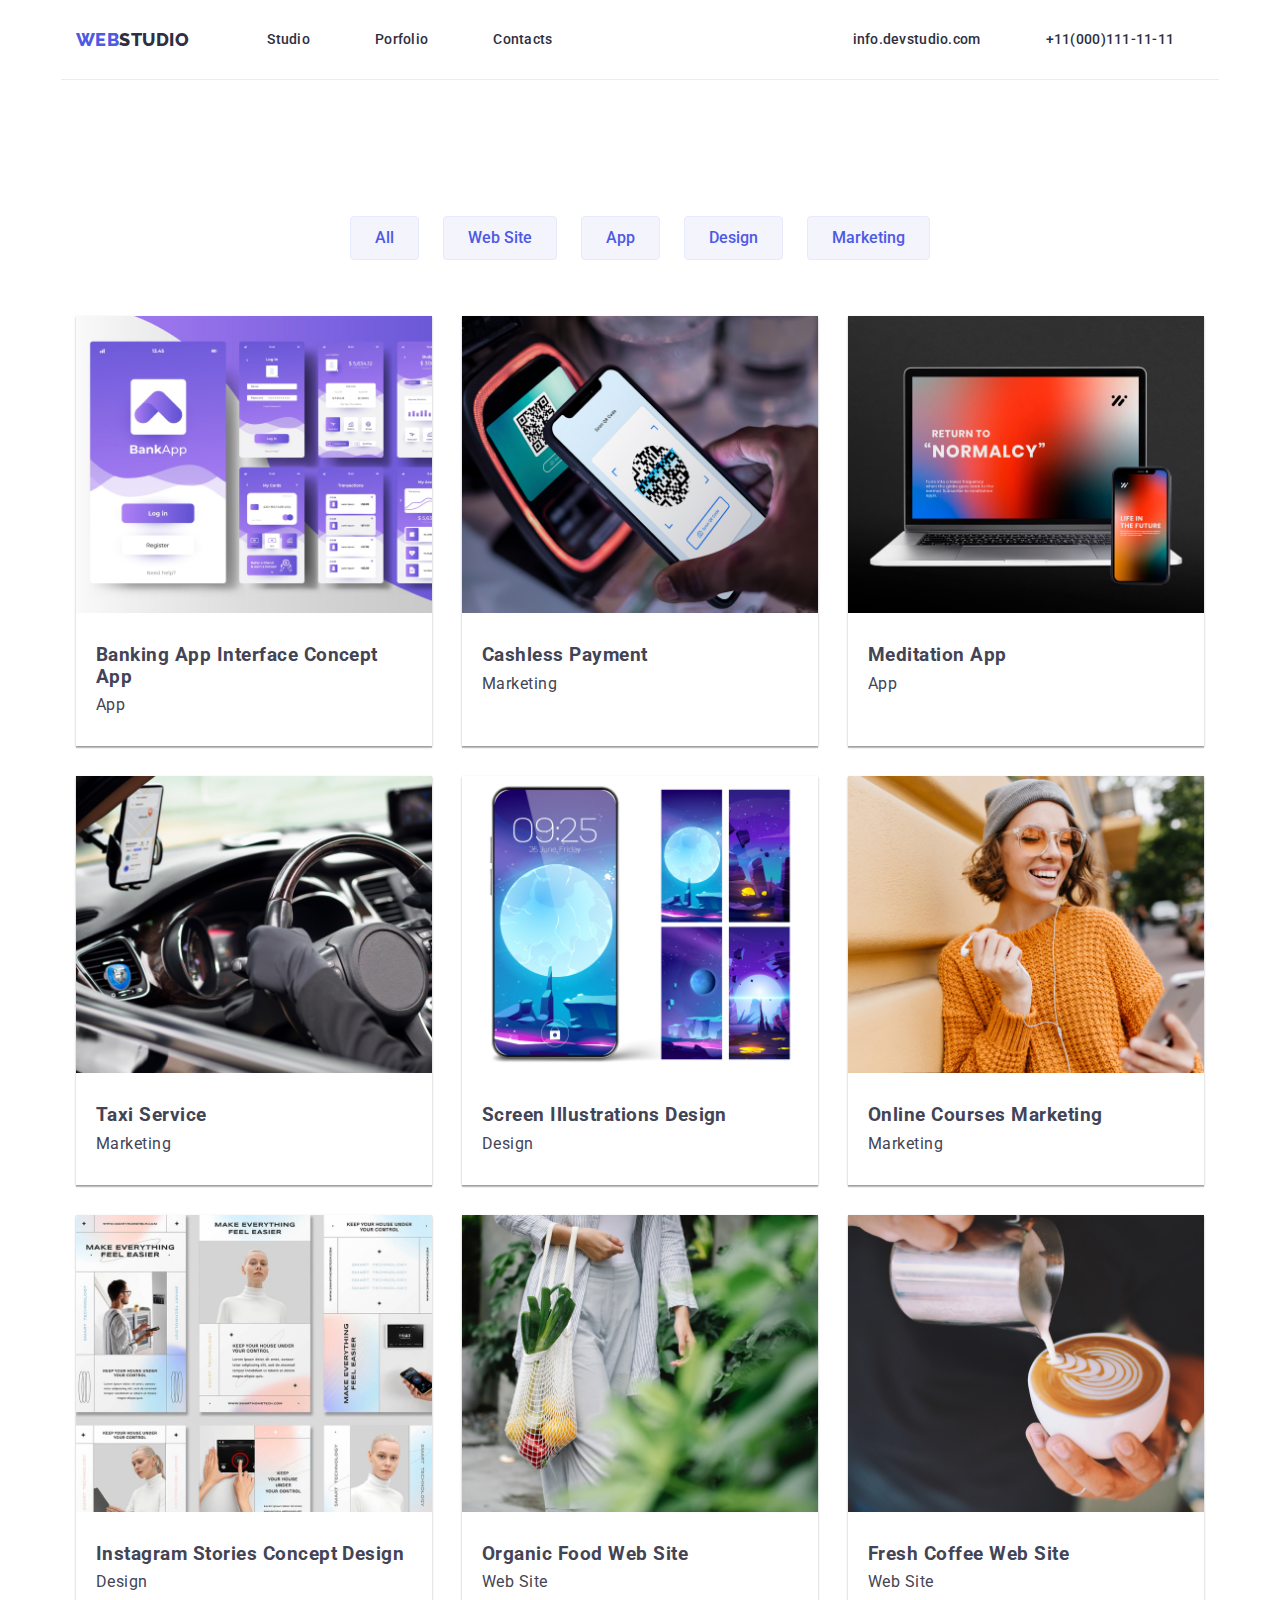
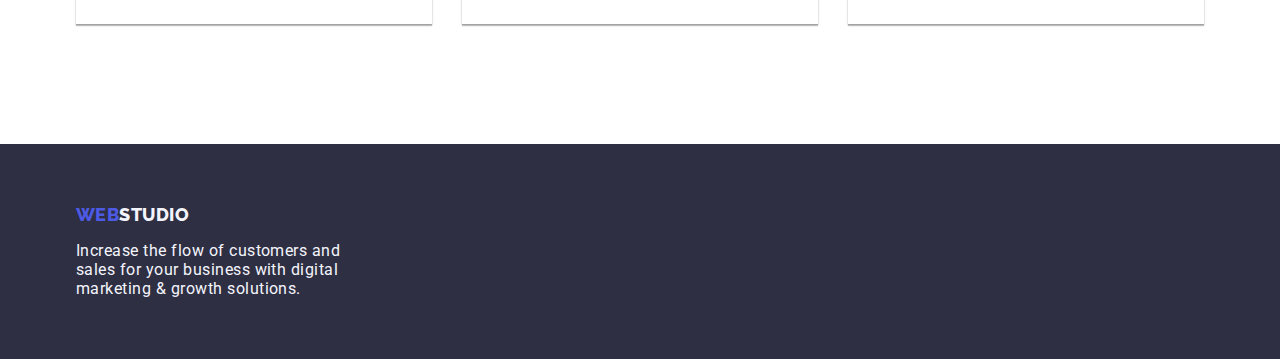
==== portfolio.html @ fce8673f "firstcommit" ====
<!DOCTYPE html>
<html lang="en">

<head>
  <meta charset="UTF-8">
  <title>Portfolio</title>
  <meta name="description" content="Porfolio" />
  <link rel="stylesheet" href="./css/styles.css" />
  <link rel="stylesheet" href="./css/modern-normalize.css" />
  <link href="https://fonts.googleapis.com/css2?family=Raleway:wght@800&family=Roboto:wght@400;500;700;900&display=swap"
    rel="stylesheet">
</head>

<body>
  <!--header-->
  <header class="page-header">
    <div class="container menu">
      <nav class="nav">
        <a class="logo link" href="index.html">WEB<span class="logo-black">STUDIO</span></a>
        <ul class="nav-menu list">
          <li class="item"><a class="page current link" href="index.html">Studio</a></li>
          <li class="item"><a class="page link" href="portfolio.html">Porfolio</a></li>
          <li class="item"><a class="page link" href="/">Contacts</a></li>
        </ul>
      </nav>
      <address>
        <ul class="contacts-menu list">
          <li class="item"><a class="contact link" href="/">info.devstudio.com</a></li>
          <li class="item"><a class="contact link" href="/">+11(000)111-11-11</a></li>
        </ul>
      </address>
    </div>
  </header>
  <!--Main Section-->
  <main>
    <h2 hidden>Selection</h2>
    <section class="section portfolio">
      <div class="container">
        <ul class="portfolio-select">
          <li class="portfolio-select-items"><button class="selects" type="button">All</button></li>
          <li class="portfolio-select-items"><button class="selects" type="button">Web
              Site</button></li>
          <li class="portfolio-select-items"><button class="selects" type="button">App</button></li>
          <li class="portfolio-select-items"><button class="selects" type="button">Design</button></li>
          <li class="portfolio-select-items"><button class="selects" type="button">Marketing</button></li>
        </ul>
      </div>
      <div class="container">
        <ul class="option list">
          <li class="cards"><img class="options" src="images/port1.jpg" alt="bankingapp" />
            <div class="item description">
            <h3>Banking App Interface Concept
              App</h3>
            <p>App</p>
      </div>
      </li>
      <li class="cards"><img class="options" src="images/port2.jpg" alt="tapping" />
        <div class="item description">
        <h3>Cashless Payment</h3>
        <p>Marketing</p></div>
      </li>
      <li class="cards"><img class="options" src="images/port3.jpg" alt="laptop" />
        <div class="item description">
        <h3>Meditation App</h3>
        <p>App</p>
        </div>
      </li>
      <li class="cards"><img class="options" src="images/port4.jpg" alt="stirringwheel" />
        <div class="item description">
        <h3>Taxi Service</h3>
        <p>Marketing</p>
        </div>
      </li>
      <li class="cards"><img class="options" src="images/port5.jpg" alt="moonscreen" />
        <div class="item description">
        <h3>Screen Illustrations
          Design</h3>
        <p>Design</p>
        </div>
      </li>
      <li class="cards"><img class="options" src="images/port6.jpg" alt="student" />
        <div class="item description">
        <h3>Online Courses
          Marketing</h3>
        <p>Marketing</p>
        </div>
      </li>
      <li class="cards"><img class="options" src="images/port7.jpg" alt="stories" />
        <div class="item description">
        <h3>Instagram Stories Concept
          Design</h3>
        <p>Design</p>
        </div>
      </li>
      <li class="cards"><img class="options" src="images/port8.jpg" alt="Organic" />
        <div class="item description">
        <h3>Organic Food
          Web Site</h3>
        <p>Web Site</p>
        </div>
      </li>
      <li class="cards"><img class="options" src="images/port9.jpg" alt="coffee" />
        <div class="item description">
        <h3>Fresh Coffee
          Web Site</h3>
        <p>Web Site</p>
        </div>
      </li>
      </ul>
      </div>
    </section>
  </main>
  <!--Footer-->
  <footer class="page-footer bg-footer">
    <div class="container">
      <a class="logo link" href="index.html">WEB<span class="logo-white">STUDIO</span></a>
      <p>Increase the flow of customers and <br/>
        sales for your business with digital <br/>
        marketing & growth solutions.</p>
    </div>
  </footer>
</body>

</html>
---- css/styles.css ----
:root {
  --primary: #4D5AE5;
  --cta: #404BBF;
  --dark: #2E2F42;
  --primary-text: #434455;
  --background-grey: #2E2F42;
  --background-white: #FFFFFF;
  --accent-color: #F4F4FD;
  --accent-cornflower: #E7E9FC;
}

body {
  display: flex;
  flex-direction: column;
  align-items: center;
  justify-content: center;
  font-family: 'Roboto', sans-serif;
  background-color: var(--background-white);
  color: var(--primary-text);
  font-size: 16px;
  letter-spacing: 0.03em;  
}

/* css resets */
h1,
h2,
h3,
h4,
h5,
h6,
p {
  margin: 0;
}
ul{
  padding: 0;
}

*,
*::after,
*::before {
  box-sizing: inherit;
}

img {
  display: block;
  max-width: 100%;
  height: auto;
}

address {
  font-style: normal;
}

.link {
  text-decoration: none;
  color: inherit;
}

.list {
  list-style: none;
  padding: 0;
  margin: 0;
}

.container {
  width: 1158px;
  padding-left: 15px;
  padding-right: 15px;
  margin-left: auto;
  margin-right: auto;
}

.section {
  padding: 120px 0px;
}

.section-title {
  margin-bottom: 50px;
  color: var(--dark);
  font-weight: 700;
  font-size: 36px;
  line-height: 1.17;
  text-align: center;
}

.section.no-top-padding {
  padding-top: 0;
}

/* logo */

.logo {
  color: var(--primary);
  font-family: 'Raleway', 'sans-serif';
  font-weight: 800;
  font-size: 18px;
  line-height: 1.2;
}

.logo-black {
  color: var(--background-grey);
}

.logo-white {
  color: var(--accent-color);
}

/* header */

.page-header {
  border-bottom: 1px solid #ececec;
}

.menu,
.nav,
.nav-menu,
.contacts-menu {
  display: flex;
  align-items: center;
}



.nav-menu {
  margin-left: 78px;
}

.contacts-menu {
  margin-left: 300px;
}

.nav-menu .item:not(:last-child),
.contacts-menu .item:not(:last-child) {
  margin-right: 65px;
}

.nav-menu .page,
.contacts-menu .contact {
  display: block;
  padding-top: 32px;
  padding-bottom: 31px;
  color: var(--dark);
  font-weight: 500;
  font-size: 14px;
  line-height: 1.14;
  letter-spacing: 0.02em;
}

.nav-menu .page:hover,
.nav-menu .page:focus,
.contacts-menu .contact:hover,
.contacts-menu .contact:focus {
  color: var(--cta)
}



/* hero */
.hero {
  padding-top: 200px;
  padding-bottom: 200px;
  text-align: center;
}

.bg-hero {
  background-color: var(--background-grey);
  background: linear-gradient(rgba(71, 72, 80, 0.7), rgba(127, 127, 133, 0.7)),
      url('../images/hero.jpg');
  background-size: cover;
  width: 1440px;
  height: 600px;
  flex-shrink: 0;
}

.hero-heading {
  color: var(--background-white);
  font-weight: 700;
  font-size: 56px;
  line-height: 1.2;
  letter-spacing: 1.12px;
  margin-bottom: 30px;
}

/* buttons */
.button {
  font-family: inherit;
  letter-spacing: 0.03em;
  cursor: pointer;
  border-color: transparent;
  border-radius: 4px;
}

.order {
  background-color: var(--primary);
  color: var(--background-white);
  padding: 16px 32px;
  font-weight: 700;
  font-size: 16px;
  line-height: 1.87;
  letter-spacing: 0.06em;
  box-shadow: 0px 4px 4px 0px rgba(0, 0, 0, 0.15);
}

.button.order:hover,
.button.order:focus {
  background-color: var(--cta);
}

.features {
  list-style: none;
  align-items: center;
  display: flex;
  justify-content: space-between;
  gap: 40px;
}


/* our team */



.teams {
  display: flex;
  flex-wrap: wrap;
  gap: 30px;
}

.teams .member {
  flex-basis: calc((100% - 90px)/ 4);
}

.bg-team {
  background-color: var(--accent-color);
}

.teams .member {
  background-color: var(--background-white);
  box-shadow: 0px 1px 3px rgba(0, 0, 0, 0.12), 0px 1px 1px rgba(0, 0, 0, 0.14), 0px 2px 1px rgba(0, 0, 0, 0.2);
  border-radius: 0px 0px 4px 4px;
}

.member .members {
  display: flex;
  flex-direction: column;
  justify-content: center;
  align-items: center;
  gap: 8px;
  padding: 32px 24px;
}

.task {
  display: flex;
  flex-wrap: wrap;
  gap: 30px;
}

.task .tasks {
  flex-basis: calc((100% - 60px) / 3);
}


/* portfolio */

.option {
  display: flex;
  flex-wrap: wrap;
  gap: 30px;
  cursor: pointer;

}

.option .cards {
  flex-basis: calc((100% - 60px) / 3);
}

.cards .description {
  display: flex;
  flex-direction: column;
  gap: 8px;
  padding: 32px 20px;
}

.option .cards {
  background-color: var(--background-white);
  box-shadow: 0px 1px 3px rgba(0, 0, 0, 0.12), 0px 1px 1px rgba(0, 0, 0, 0.14), 0px 2px 1px rgba(0, 0, 0, 0.2);
}


.portfolio-select {
  display: flex;
  flex-wrap: wrap;
  justify-content: space-between;
  align-items: center;
  row-gap: 48px;
  column-gap: 24px;
}

.selects {
  border-radius: 4px;
  border: 1px solid var(--accent-cornflower);
  background: var(--accent-color);
  display: flex;
  padding: 12px 24px;
  justify-content: space-between;
  align-items: center;
  color: var(--primary);
  text-align: center;
  font-family: 'Roboto', sans-serif;
  font-size: 16px;
  font-style: normal;
  font-weight: 500;
  list-style: none;
  cursor: pointer;
}

.portfolio-select {
  display: flex;
  list-style: none;
  align-content: center;
  justify-content: center;
  gap: 24px;
}

.portfolio-select-items {
  display: flex;
  justify-content: center;
  align-items: center;
  gap: 40px;
  margin-bottom: 40px;
}

.selects:hover {
  background-color: var(--primary);
  color: var(--background-white);
}

.page-footer {
  padding-top: 60px;
  padding-bottom: 60px;
}

.bg-footer {
  background-color: var(--background-grey);
  width: 1440px;
}

.page-footer p {
  font-size: 16px;
  color: var(--accent-color);
  line-height: 1.2;
  margin-top: 16px;
}
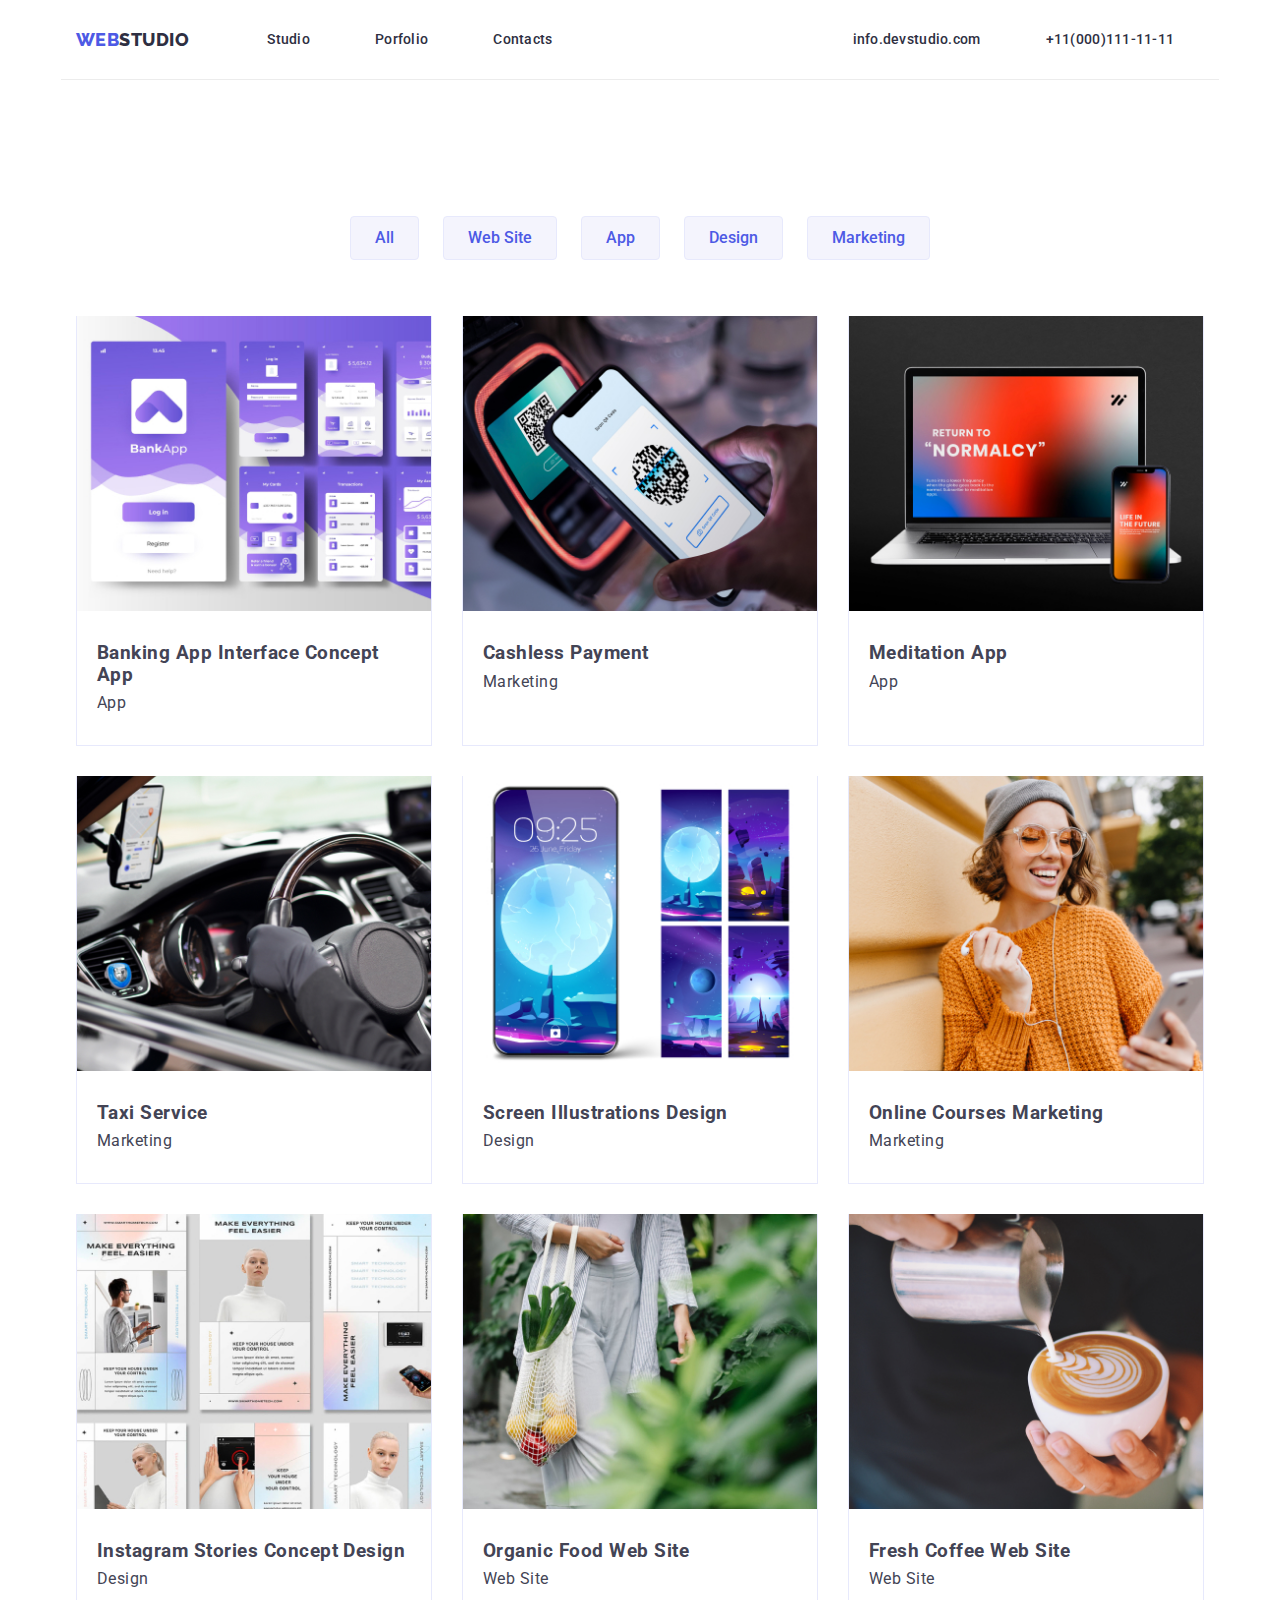
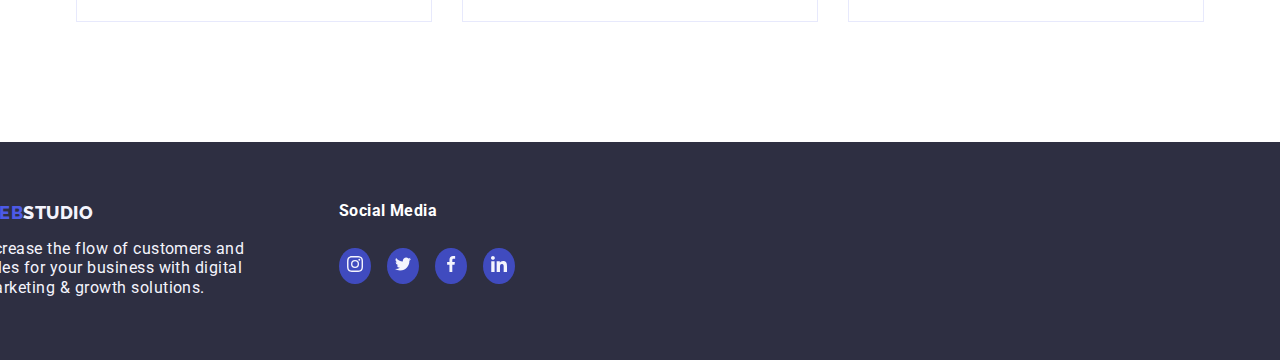
==== commit 83454e62: "footerupdate" ====
--- a/portfolio.html
+++ b/portfolio.html
@@ -112,11 +112,46 @@
   </main>
   <!--Footer-->
   <footer class="page-footer bg-footer">
-    <div class="container">
+    <div class="container footerlogo">
       <a class="logo link" href="index.html">WEB<span class="logo-white">STUDIO</span></a>
-      <p>Increase the flow of customers and <br/>
-        sales for your business with digital <br/>
-        marketing & growth solutions.</p>
+      <p>Increase the flow of customers and
+        sales for your business with digital
+        marketing & growth solutions.
+    </div>
+    <div class="container footer-social">
+      <h3 class="footer-social-title">
+        Social Media
+      </h3>
+      <ul class="footer-social-list">
+        <li class="footer-social-item">
+          <a href="#">
+            <svg class="footer-social-list-img" width="16" height="16">
+              <use href="./images/svg/icons.svg#instagram"></use>
+            </svg>
+          </a>
+        </li>
+        <li class="footer-social-item">
+          <a href="#">
+            <svg class="footer-social-list-img" width="16" height="16">
+              <use href="./images/svg/icons.svg#twitter"></use>
+            </svg>
+          </a>
+        </li>
+        <li class="footer-social-item">
+          <a href="#">
+            <svg class="footer-social-list-img" width="16" height="16">
+              <use href="./images/svg/icons.svg#facebook"></use>
+            </svg>
+          </a>
+        </li>
+        <li class="footer-social-item">
+          <a href="#">
+            <svg class="footer-social-list-img" width="16" height="16">
+              <use href="./images/svg/icons.svg#linkedin"></use>
+            </svg>
+          </a>
+        </li>
+      </ul>
     </div>
   </footer>
 </body>
--- a/css/styles.css
+++ b/css/styles.css
@@ -7,6 +7,8 @@
   --background-white: #FFFFFF;
   --accent-color: #F4F4FD;
   --accent-cornflower: #E7E9FC;
+  --mint: #31D0AA;
+  --lightscale: #8E8F99;
 }
 
 body {
@@ -210,8 +212,19 @@
   list-style: none;
   align-items: center;
   display: flex;
-  justify-content: space-between;
+  justify-content: center;
   gap: 40px;
+}
+
+.feature-item-img{
+  height: 112px;
+  width: 100%;
+  border-radius: 4px;
+  background: var(--accent-color);
+  display: flex;
+  justify-content: center;
+  align-items: center;
+  margin-bottom: 8px;
 }
 
 
@@ -258,6 +271,84 @@
   flex-basis: calc((100% - 60px) / 3);
 }
 
+.teams-social-list {
+  display: flex;
+  justify-content: center;
+  align-items: center;
+  gap: 24px;
+}
+
+.social-list-item {
+  display: flex;
+  justify-content: center;
+  align-items: center;
+  width: 30px;
+  height: 30px;
+  padding: 8px;
+  background: var(--primary);
+  border-radius: 50%;
+  cursor: pointer;
+}
+
+.teams-social-list li:hover {
+  background-color: var(--mint);
+}
+
+.social-list-img {
+  fill: var(--accent-color);
+}
+
+/*customers*/
+
+.customers {
+  display: flex;
+  justify-content: center;
+  align-items: center;
+  flex-direction: column;
+  gap: 32px;
+  padding: 120px 40px;
+}
+
+.customers-title {
+  text-align: center;
+  color: var(--dark);
+  font-size: 32px;
+  font-weight: 700;
+  margin-bottom: 40px;
+}
+
+.customers-list {
+  width: 100%;
+  display: flex;
+  align-items: center;
+  gap: 24px;
+}
+
+.customers-list-item {
+  width: 168px;
+  height: 88px;
+  border-radius: 4px;
+  border: 1px solid var(--lightscale);
+  display: flex;
+  justify-content: center;
+  align-content: center;
+  padding: 15px 25px;
+}
+
+
+.customers-list-item-img {
+  width: 100%;
+  fill: var(--lightscale);
+}
+
+.customers-list-item:hover {
+  border: 1px solid var(--cta);
+}
+
+.customers-list-item-img:hover {
+  fill: var(--cta);
+}
+
 
 /* portfolio */
 
@@ -273,6 +364,16 @@
   flex-basis: calc((100% - 60px) / 3);
 }
 
+.cards {
+  border-bottom: 1px solid var(--accent-cornflower);
+  border-left: 1px solid var(--accent-cornflower);
+  border-right: 1px solid var(--accent-cornflower);
+}
+
+.cards:hover {
+  box-shadow: 0px 1px 3px rgba(0, 0, 0, 0.12), 0px 1px 1px rgba(0, 0, 0, 0.14), 0px 2px 1px rgba(0, 0, 0, 0.2);
+}
+
 .cards .description {
   display: flex;
   flex-direction: column;
@@ -280,9 +381,9 @@
   padding: 32px 20px;
 }
 
-.option .cards {
+.cards{
   background-color: var(--background-white);
-  box-shadow: 0px 1px 3px rgba(0, 0, 0, 0.12), 0px 1px 1px rgba(0, 0, 0, 0.14), 0px 2px 1px rgba(0, 0, 0, 0.2);
+  border: 2px 2px;
 }
 
 
@@ -313,7 +414,11 @@
   cursor: pointer;
 }
 
-.portfolio-select {
+.portfolio-select-items:hover {
+  box-shadow: 0px 1px 3px rgba(0, 0, 0, 0.12), 0px 1px 1px rgba(0, 0, 0, 0.14), 0px 2px 1px rgba(0, 0, 0, 0.2);
+  }
+
+.portfolio-select {   
   display: flex;
   list-style: none;
   align-content: center;
@@ -335,8 +440,14 @@
 }
 
 .page-footer {
-  padding-top: 60px;
-  padding-bottom: 60px;
+  padding: 60px;
+  display: flex;
+  gap: 50px;
+}
+
+.footerlogo{
+  padding: 0;
+  width: 350px;
 }
 
 .bg-footer {
@@ -349,4 +460,43 @@
   color: var(--accent-color);
   line-height: 1.2;
   margin-top: 16px;
-}+}
+
+.footer-social {
+  display: flex;
+  justify-content: center;
+  align-items: flex-start;
+  flex-direction: column;
+  gap: 8px;
+}
+
+.footer-social-title {
+  font-size: 16px;
+  color: var(--background-white);
+}
+
+.footer-social-list {
+  display: inline-flex;
+  align-items: flex-start;
+  gap: 16px;
+  margin-top: 20px;
+}
+
+.footer-social-item {
+  display: flex;
+  justify-content: center;
+  align-items: center;
+  padding: 8px;
+  background: var(--cta);
+  border-radius: 50%;
+  cursor: pointer;
+}
+
+.footer-social-list-img {
+  width: 100%;
+  fill: var(--accent-color);
+}
+
+.footer-social-item:hover {
+  background: var(--mint);
+}
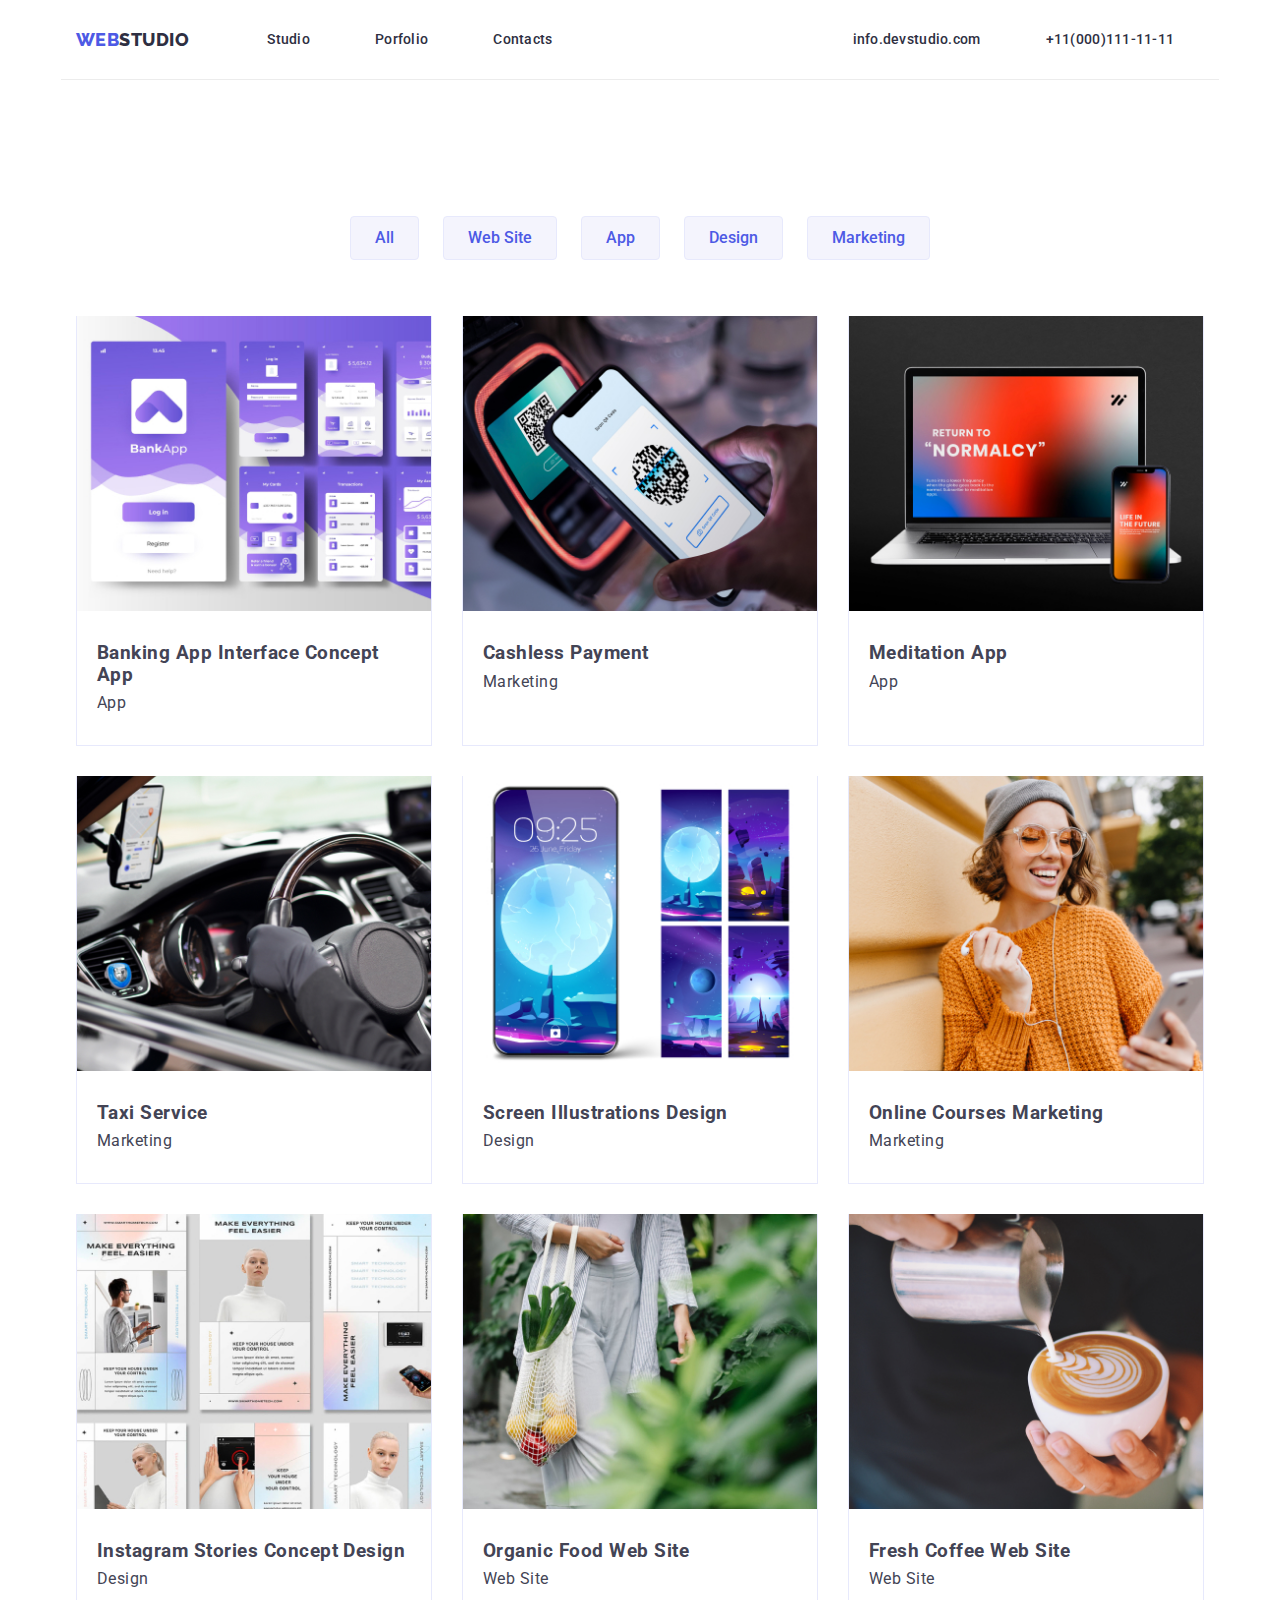
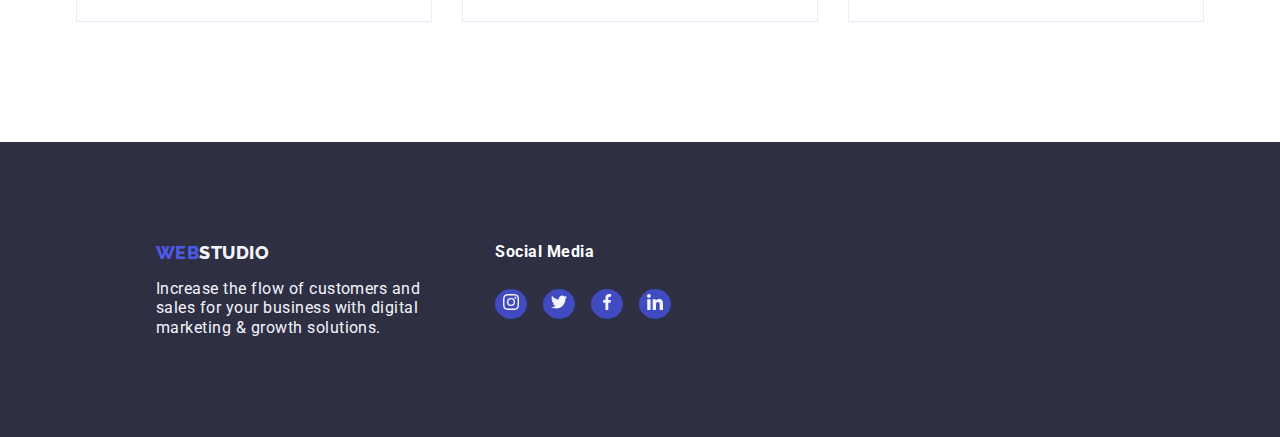
==== commit a045527b: "footerupdate" ====
--- a/portfolio.html
+++ b/portfolio.html
@@ -111,8 +111,8 @@
     </section>
   </main>
   <!--Footer-->
-  <footer class="page-footer bg-footer">
-    <div class="container footerlogo">
+  <footer class="container page-footer bg-footer">
+    <div class="footerlogo">
       <a class="logo link" href="index.html">WEB<span class="logo-white">STUDIO</span></a>
       <p>Increase the flow of customers and
         sales for your business with digital
--- a/css/styles.css
+++ b/css/styles.css
@@ -40,7 +40,7 @@
 *,
 *::after,
 *::before {
-  box-sizing: inherit;
+  box-sizing: border-box;
 }
 
 img {
@@ -288,15 +288,22 @@
   background: var(--primary);
   border-radius: 50%;
   cursor: pointer;
-}
-
-.teams-social-list li:hover {
+} 
+
+
+.teams-social-list li:hover{
   background-color: var(--mint);
 }
 
 .social-list-img {
   fill: var(--accent-color);
 }
+
+
+
+
+
+
 
 /*customers*/
 
@@ -414,40 +421,51 @@
   cursor: pointer;
 }
 
-.portfolio-select-items:hover {
-  box-shadow: 0px 1px 3px rgba(0, 0, 0, 0.12), 0px 1px 1px rgba(0, 0, 0, 0.14), 0px 2px 1px rgba(0, 0, 0, 0.2);
-  }
-
-.portfolio-select {   
-  display: flex;
-  list-style: none;
-  align-content: center;
-  justify-content: center;
-  gap: 24px;
-}
-
-.portfolio-select-items {
-  display: flex;
-  justify-content: center;
-  align-items: center;
-  gap: 40px;
-  margin-bottom: 40px;
-}
-
 .selects:hover {
   background-color: var(--primary);
   color: var(--background-white);
-}
+  box-shadow: 0px 1px 3px rgba(0, 0, 0, 0.12), 0px 1px 1px rgba(0, 0, 0, 0.14), 0px 2px 1px rgba(0, 0, 0, 0.2);
+}
+
+.selects:focus {
+  background-color: var(--primary);
+  color: var(--background-white);
+  box-shadow: 0px 1px 3px rgba(0, 0, 0, 0.12), 0px 1px 1px rgba(0, 0, 0, 0.14), 0px 2px 1px rgba(0, 0, 0, 0.2);
+}
+
+.portfolio-select {   
+  display: flex;
+  list-style: none;
+  align-content: center;
+  justify-content: center;
+  gap: 24px;
+}
+
+.portfolio-select-items {
+  display: flex;
+  justify-content: center;
+  align-items: center;
+  gap: 40px;
+  margin-bottom: 40px;
+}
+
+
+
 
 .page-footer {
-  padding: 60px;
+  padding: 100px 156px;
   display: flex;
   gap: 50px;
 }
 
 .footerlogo{
-  padding: 0;
-  width: 350px;
+  font-family: 'Roboto', sans-serif;
+  font-style: normal;
+  font-weight: 400;
+  padding-left: 0;
+  line-height: 1.2;
+  width: 400px;
+
 }
 
 .bg-footer {
@@ -486,6 +504,7 @@
   display: flex;
   justify-content: center;
   align-items: center;
+  height: 30px;
   padding: 8px;
   background: var(--cta);
   border-radius: 50%;
@@ -500,3 +519,7 @@
 .footer-social-item:hover {
   background: var(--mint);
 }
+
+.footer-social-item:focus {
+  background: var(--mint);
+}
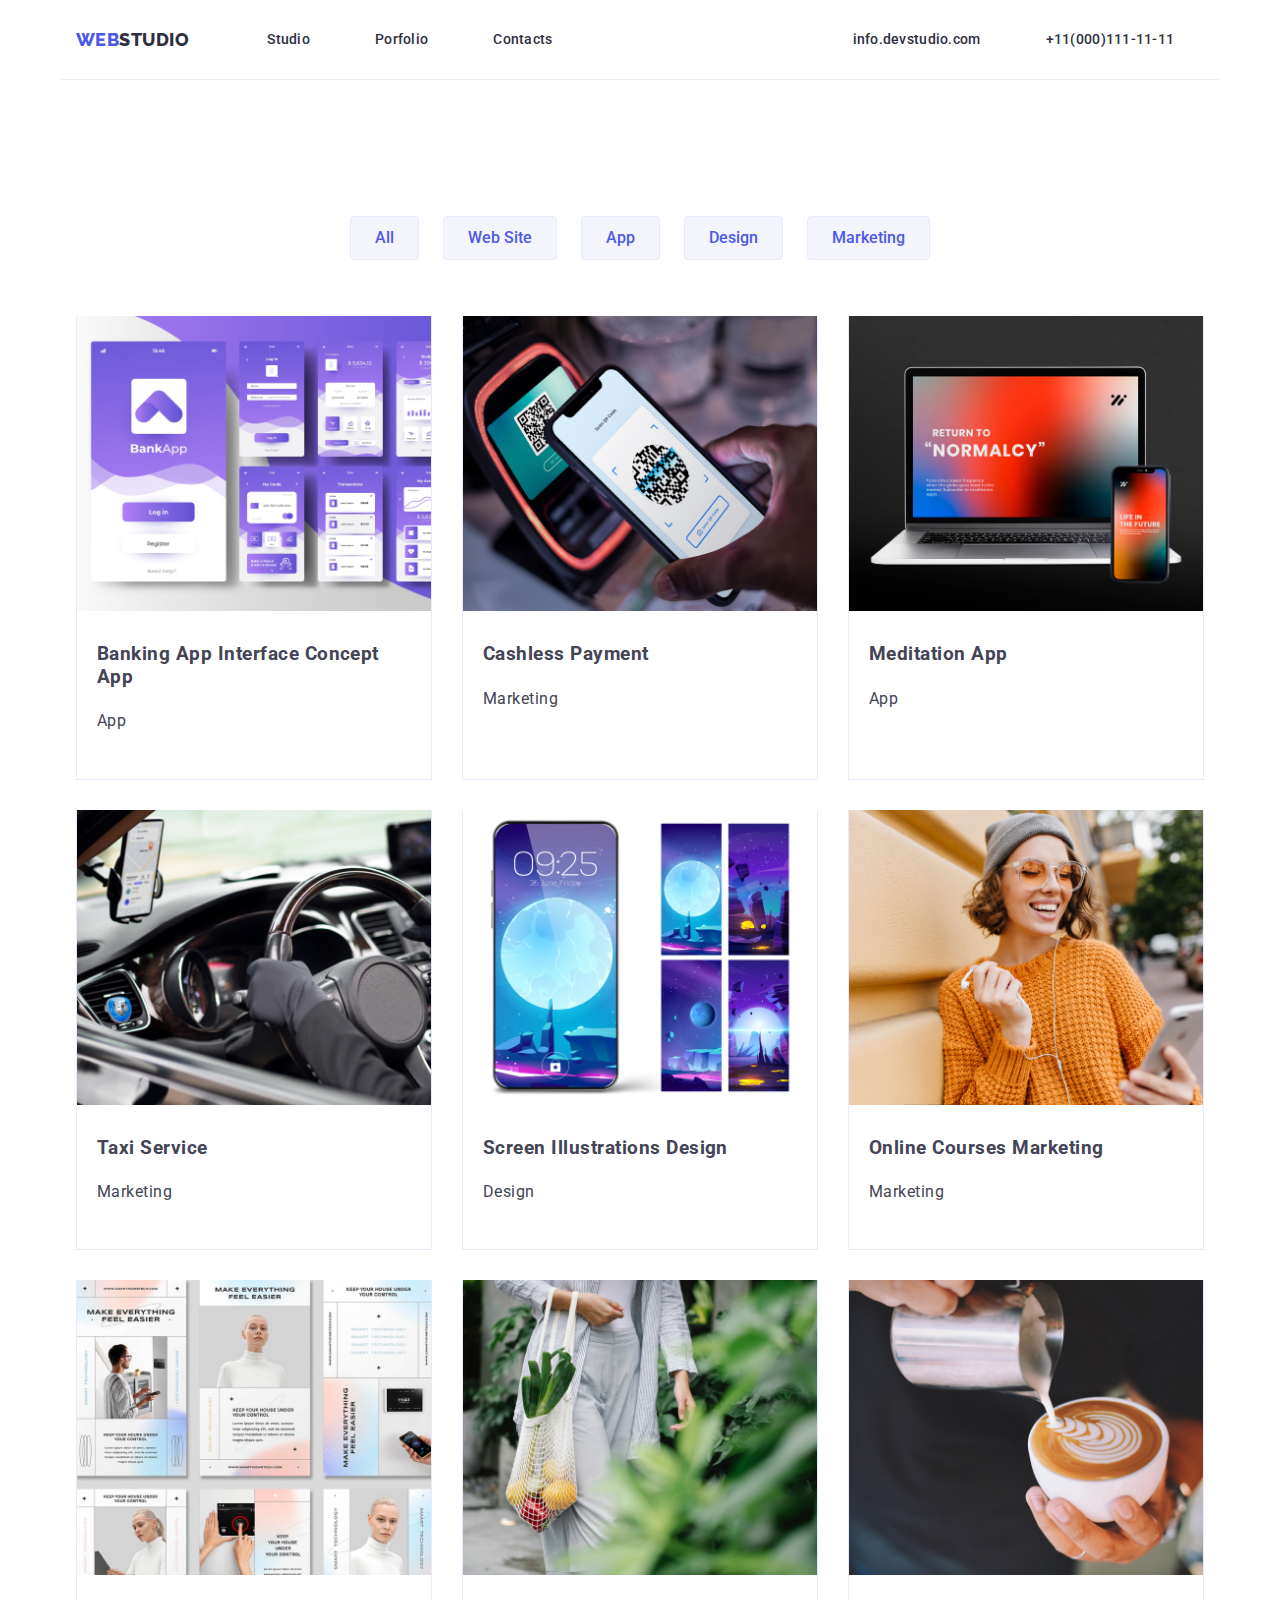
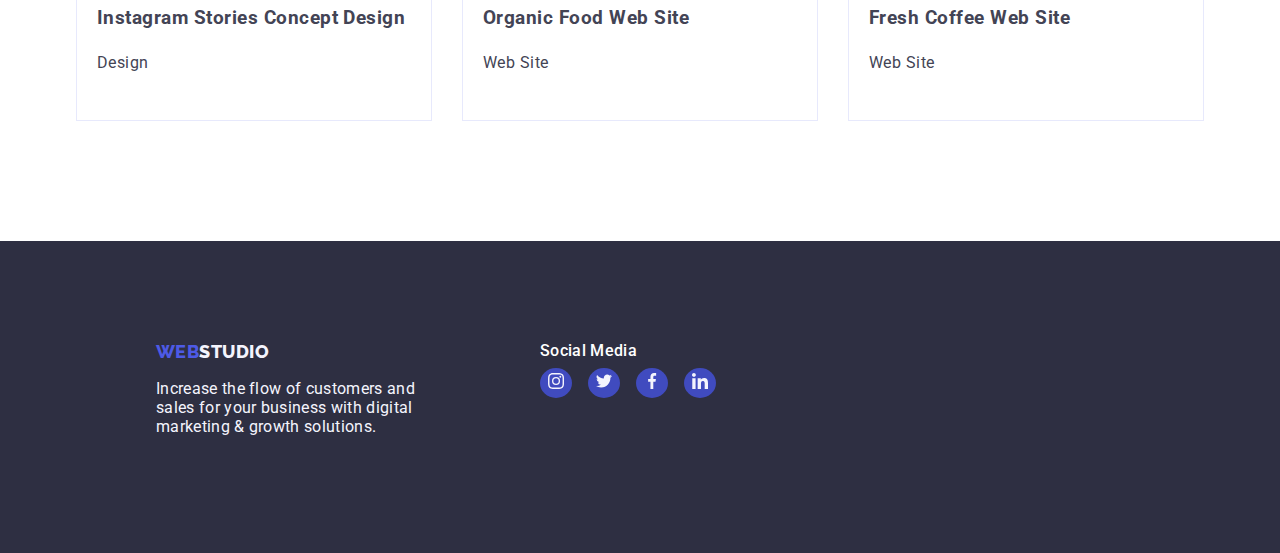
==== commit 3b1f91e7: "footerrevise" ====
--- a/portfolio.html
+++ b/portfolio.html
@@ -111,14 +111,14 @@
     </section>
   </main>
   <!--Footer-->
-  <footer class="container page-footer bg-footer">
+  <footer class="container page-footer">
     <div class="footerlogo">
       <a class="logo link" href="index.html">WEB<span class="logo-white">STUDIO</span></a>
       <p>Increase the flow of customers and
         sales for your business with digital
         marketing & growth solutions.
     </div>
-    <div class="container footer-social">
+    <div class="footer-social">
       <h3 class="footer-social-title">
         Social Media
       </h3>
--- a/css/styles.css
+++ b/css/styles.css
@@ -29,9 +29,17 @@
 h3,
 h4,
 h5,
-h6,
-p {
+h6{
   margin: 0;
+  line-height: 1.2;
+}
+
+.p{
+  margin: 0;
+  padding: 0;
+  font-size: 16px;
+  font-weight: 400;
+  line-height: 1.5;
 }
 ul{
   padding: 0;
@@ -40,7 +48,7 @@
 *,
 *::after,
 *::before {
-  box-sizing: border-box;
+  box-sizing: inherit;
 }
 
 img {
@@ -313,7 +321,7 @@
   align-items: center;
   flex-direction: column;
   gap: 32px;
-  padding: 120px 40px;
+  padding: 120px 15px;
 }
 
 .customers-title {
@@ -355,7 +363,6 @@
 .customers-list-item-img:hover {
   fill: var(--cta);
 }
-
 
 /* portfolio */
 
@@ -449,41 +456,35 @@
   margin-bottom: 40px;
 }
 
-
-
+/* footer */
 
 .page-footer {
+  display: flex;
+  align-items: flex-start;
+  background-color: var(--background-grey);
+  width: 1440px;
+  height: 312px;
   padding: 100px 156px;
-  display: flex;
-  gap: 50px;
+  gap: 120px;
 }
 
 .footerlogo{
   font-family: 'Roboto', sans-serif;
   font-style: normal;
-  font-weight: 400;
-  padding-left: 0;
-  line-height: 1.2;
-  width: 400px;
-
-}
-
-.bg-footer {
-  background-color: var(--background-grey);
-  width: 1440px;
-}
-
-.page-footer p {
+  gap: 8px;
+
+}
+
+.footerlogo p{
   font-size: 16px;
   color: var(--accent-color);
   line-height: 1.2;
-  margin-top: 16px;
+  width: 264px;
+  letter-spacing: 0.32px;
 }
 
 .footer-social {
   display: flex;
-  justify-content: center;
-  align-items: flex-start;
   flex-direction: column;
   gap: 8px;
 }
@@ -491,13 +492,18 @@
 .footer-social-title {
   font-size: 16px;
   color: var(--background-white);
+  font-family: 'Roboto', sans-serif;
+  font-style: normal;
+  font-weight: 500;
+  line-height: 1.2;
+  letter-spacing: 0.32px;
 }
 
 .footer-social-list {
   display: inline-flex;
   align-items: flex-start;
   gap: 16px;
-  margin-top: 20px;
+  margin-top: 0;
 }
 
 .footer-social-item {
@@ -520,6 +526,4 @@
   background: var(--mint);
 }
 
-.footer-social-item:focus {
-  background: var(--mint);
-}
+  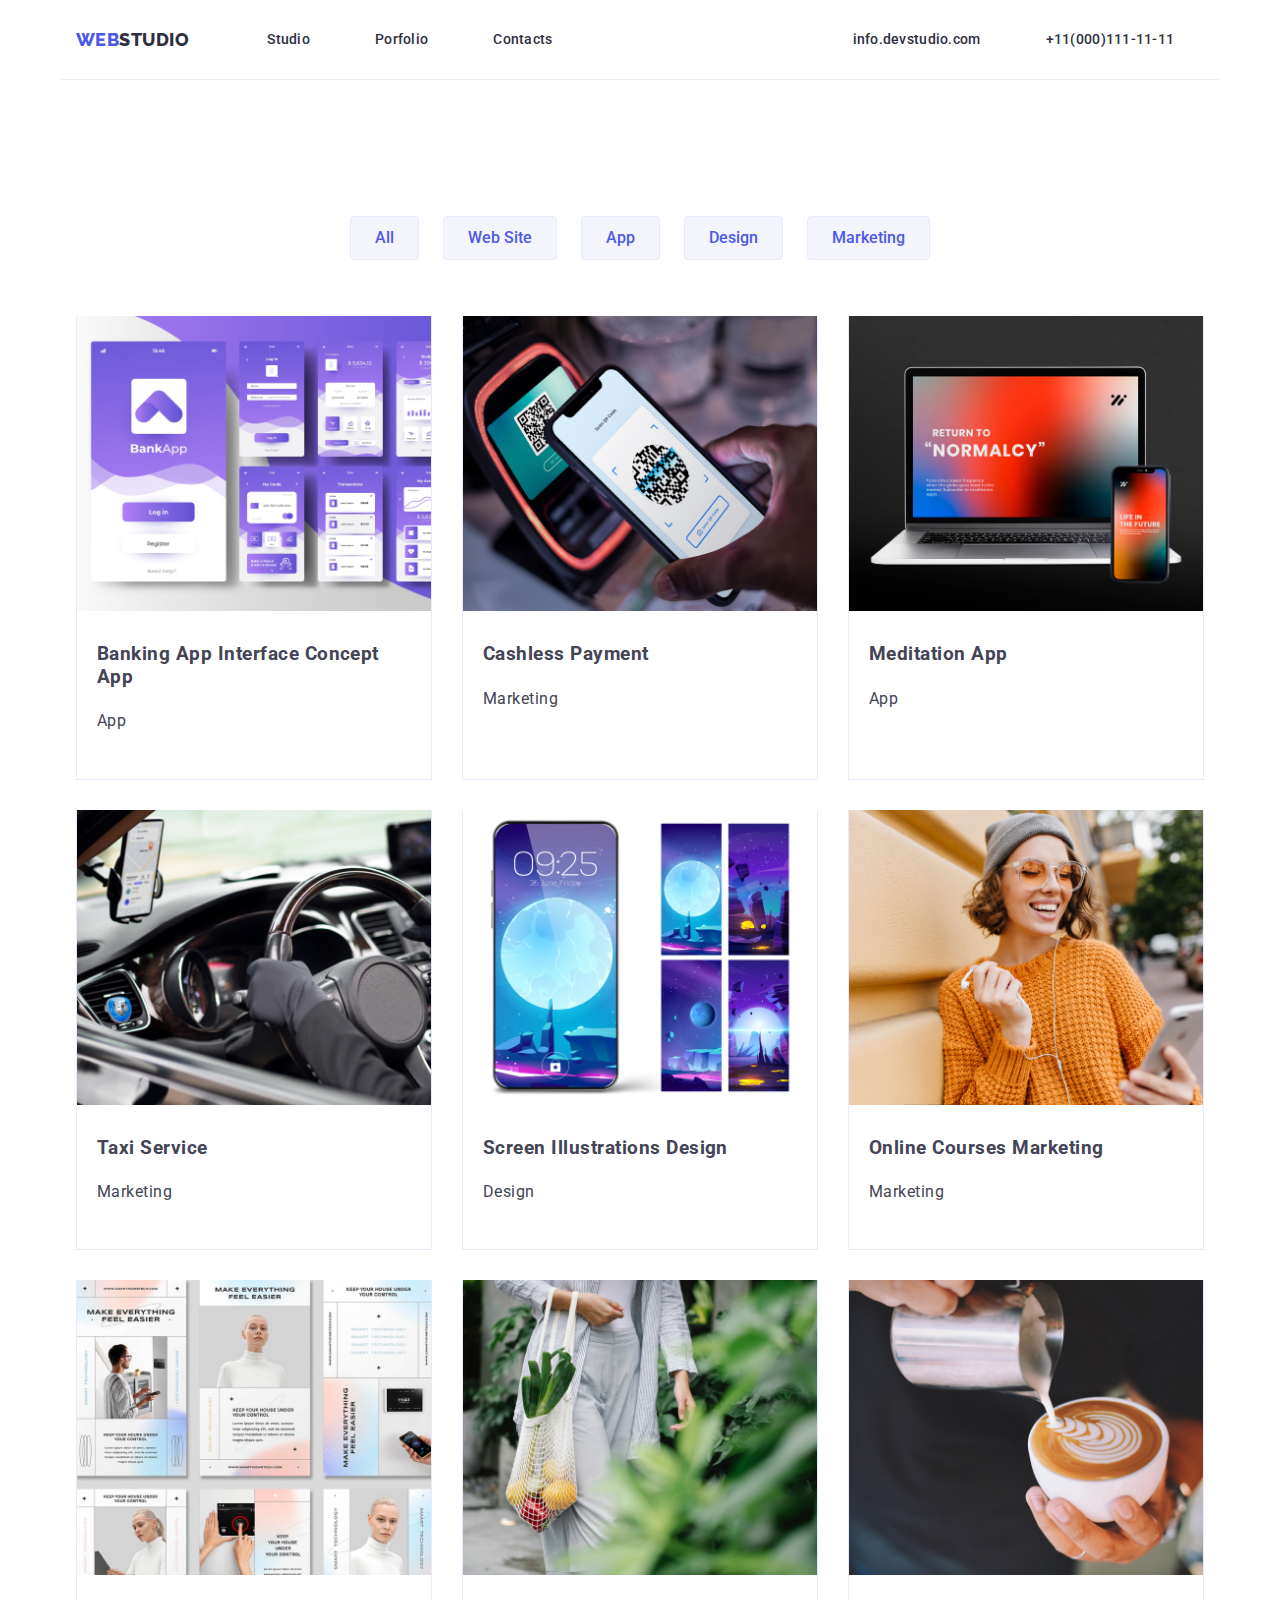
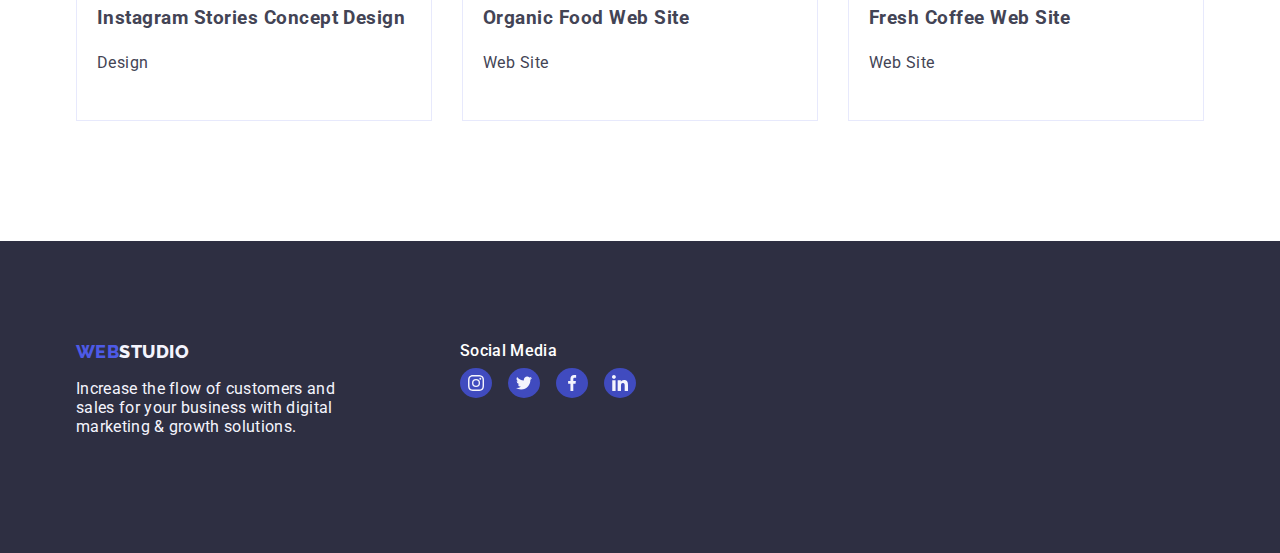
==== commit 7e618a4b: "updatedfocus" ====
--- a/portfolio.html
+++ b/portfolio.html
@@ -111,7 +111,7 @@
     </section>
   </main>
   <!--Footer-->
-  <footer class="container page-footer">
+  <footer class="page-footer">
     <div class="footerlogo">
       <a class="logo link" href="index.html">WEB<span class="logo-white">STUDIO</span></a>
       <p>Increase the flow of customers and
--- a/css/styles.css
+++ b/css/styles.css
@@ -286,20 +286,24 @@
   gap: 24px;
 }
 
-.social-list-item {
-  display: flex;
-  justify-content: center;
-  align-items: center;
+.social-list-item{
+  list-style: none;
+}
+
+.social-list-item a{
+  display: flex;
+  justify-content: center;
+  align-items: center;
+  background-color: var(--primary);
   width: 30px;
   height: 30px;
   padding: 8px;
-  background: var(--primary);
   border-radius: 50%;
   cursor: pointer;
 } 
 
 
-.teams-social-list li:hover{
+.teams-social-list a:hover{
   background-color: var(--mint);
 }
 
@@ -307,9 +311,9 @@
   fill: var(--accent-color);
 }
 
-
-
-
+.teams-social-list a:focus{
+  background-color: var(--mint);
+}
 
 
 
@@ -506,7 +510,10 @@
   margin-top: 0;
 }
 
-.footer-social-item {
+.footer-social-item{
+  list-style: none;
+}
+.footer-social-item a{
   display: flex;
   justify-content: center;
   align-items: center;
@@ -522,8 +529,12 @@
   fill: var(--accent-color);
 }
 
-.footer-social-item:hover {
+.footer-social-item a:hover {
   background: var(--mint);
 }
 
+.footer-social-item a:focus {
+  background: var(--mint);
+}
+
   